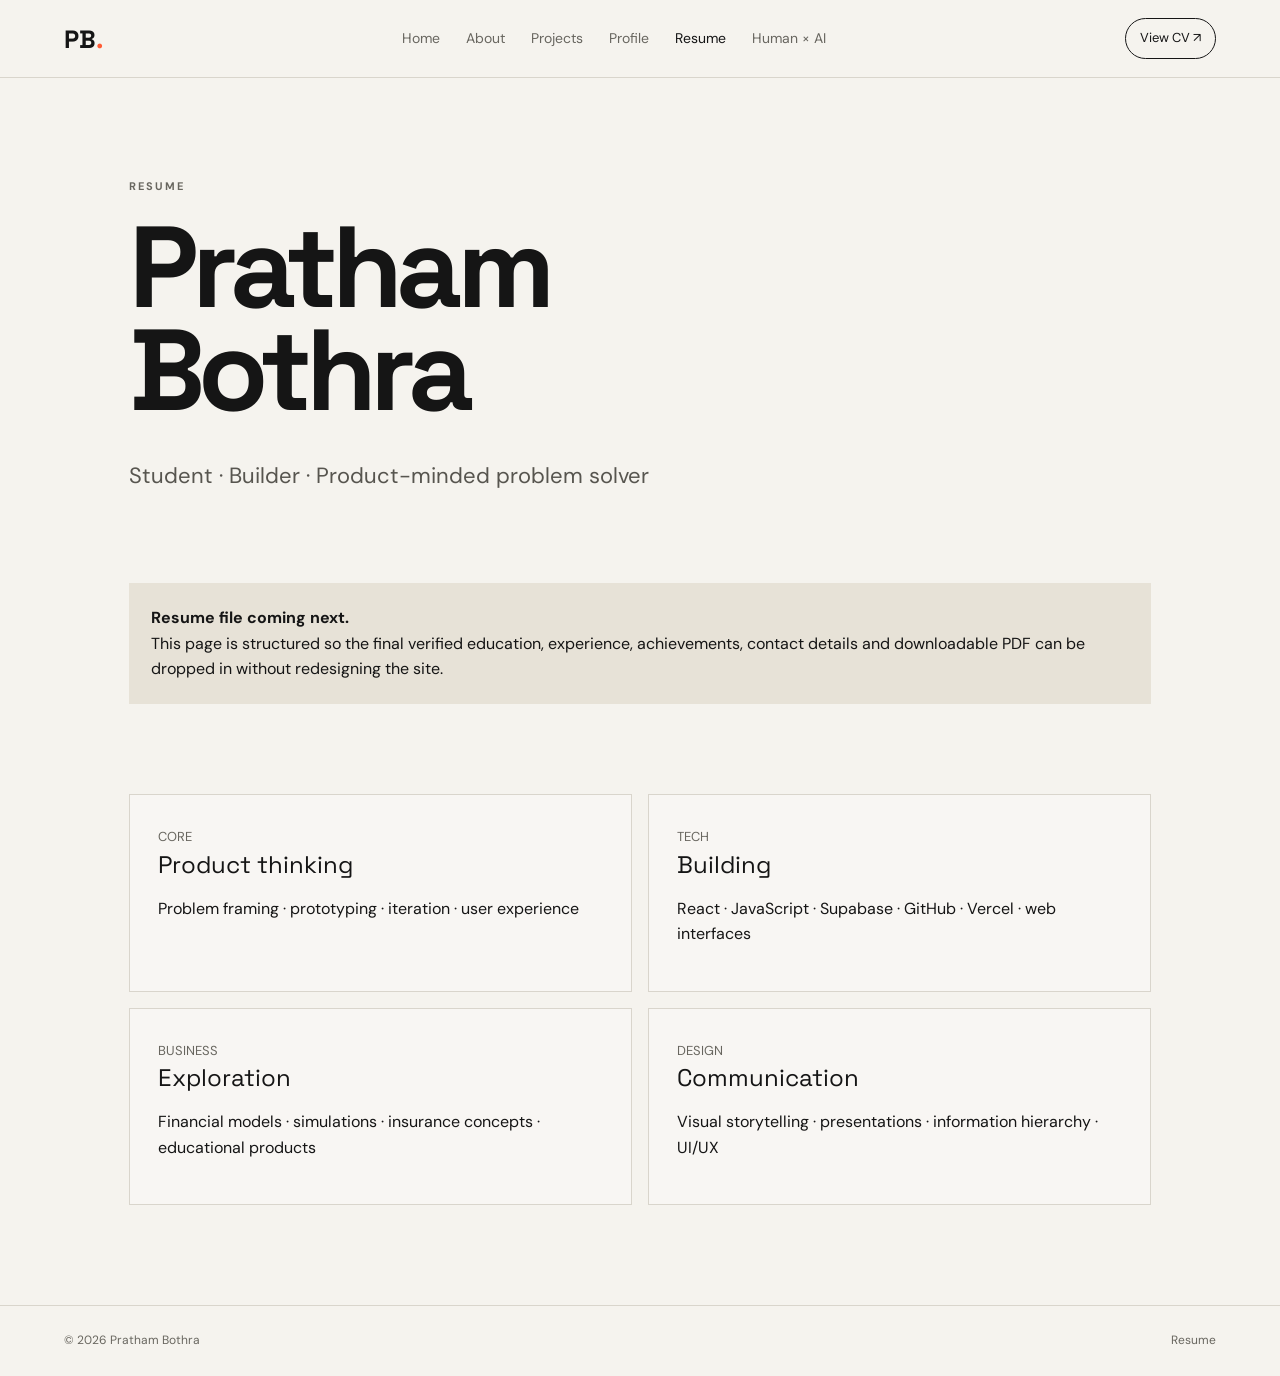
==== portfolio/resume.html @ 71222eab "Add resume page" ====
<!doctype html><html lang="en"><head><meta charset="UTF-8"><meta name="viewport" content="width=device-width,initial-scale=1"><title>Resume — Pratham Bothra</title><link rel="stylesheet" href="./styles.css"><link rel="preconnect" href="https://fonts.googleapis.com"><link href="https://fonts.googleapis.com/css2?family=DM+Sans:wght@400;500;600;700&family=Space+Grotesk:wght@500;600;700&display=swap" rel="stylesheet"></head><body><nav class="nav"><a class="brand" href="./index.html">PB<span>.</span></a><div class="links"><a href="./index.html">Home</a><a href="./about.html">About</a><a href="./projects.html">Projects</a><a href="./profile.html">Profile</a><a class="active" href="./resume.html">Resume</a><a href="./human.html">Human × AI</a></div><a class="nav-cta" href="./resume.html">View CV ↗</a></nav><main class="page"><p class="eyebrow">RESUME</p><h1>Pratham<br>Bothra</h1><p class="page-intro">Student · Builder · Product-minded problem solver</p><section class="section"><div class="notice"><strong>Resume file coming next.</strong><br>This page is structured so the final verified education, experience, achievements, contact details and downloadable PDF can be dropped in without redesigning the site.</div></section><section class="section cards"><article class="box"><span class="meta">CORE</span><h3>Product thinking</h3><p>Problem framing · prototyping · iteration · user experience</p></article><article class="box"><span class="meta">TECH</span><h3>Building</h3><p>React · JavaScript · Supabase · GitHub · Vercel · web interfaces</p></article><article class="box"><span class="meta">BUSINESS</span><h3>Exploration</h3><p>Financial models · simulations · insurance concepts · educational products</p></article><article class="box"><span class="meta">DESIGN</span><h3>Communication</h3><p>Visual storytelling · presentations · information hierarchy · UI/UX</p></article></section></main><footer><span>© 2026 Pratham Bothra</span><span>Resume</span></footer></body></html>
---- portfolio/styles.css ----
:root{--bg:#f5f3ee;--ink:#151515;--muted:#68665f;--line:#d9d5cc;--accent:#ff5c35;--card:#ebe8df}*{box-sizing:border-box}html{scroll-behavior:smooth}body{margin:0;background:var(--bg);color:var(--ink);font-family:'DM Sans',sans-serif;line-height:1.6}a{color:inherit;text-decoration:none}.nav{height:78px;border-bottom:1px solid var(--line);display:flex;align-items:center;justify-content:space-between;padding:0 5vw;position:sticky;top:0;background:#f5f3eef0;backdrop-filter:blur(14px);z-index:10}.brand{font:700 25px 'Space Grotesk'}.brand span{color:var(--accent)}.links{display:flex;gap:26px;font-size:14px;color:var(--muted)}.links a:hover,.links .active{color:var(--ink)}.nav-cta{border:1px solid var(--ink);padding:9px 14px;border-radius:999px;font-size:13px}.hero{min-height:calc(100vh - 78px);display:grid;grid-template-columns:1.35fr .65fr;gap:8vw;align-items:center;padding:8vw 10vw}.eyebrow{font-size:11px;font-weight:700;letter-spacing:.18em;color:var(--muted);margin:0 0 20px}.hero h1{font:700 clamp(70px,12vw,160px)/.82 'Space Grotesk';letter-spacing:-.07em;margin:0}.hero h1 em{font-style:normal;color:transparent;-webkit-text-stroke:2px var(--ink)}.lede{max-width:600px;font-size:20px;color:#4f4d47;margin:38px 0}.actions{display:flex;gap:12px}.button{display:inline-block;padding:13px 19px;border-radius:999px;font-weight:600;font-size:14px}.primary{background:var(--ink);color:#fff}.ghost{border:1px solid var(--line)}.hero-card{background:var(--card);min-height:460px;padding:28px;display:flex;flex-direction:column;justify-content:space-between;transform:rotate(2deg)}.card-top{display:flex;justify-content:space-between;font-size:11px;letter-spacing:.15em}.orb{width:180px;height:180px;border-radius:50%;margin:auto;background:conic-gradient(from 20deg,var(--accent),#f2a18e,var(--ink),var(--accent));box-shadow:20px 20px 0 #15151514}.hero-card p{font:600 27px/1.05 'Space Grotesk';margin:0}.hero-card small{color:var(--muted)}.strip{border-block:1px solid var(--line);display:flex;justify-content:space-around;padding:18px 5vw;font-size:11px;letter-spacing:.15em;color:var(--muted)}.intro{padding:120px 10vw}.intro h2{font:600 clamp(38px,5vw,72px)/1.05 'Space Grotesk';letter-spacing:-.04em;margin:0 0 60px}.intro h2 span{color:var(--muted)}.grid3{display:grid;grid-template-columns:repeat(3,1fr);gap:14px}.feature{min-height:260px;border-top:1px solid var(--ink);padding:25px;display:flex;flex-direction:column;gap:12px;transition:.25s}.feature:hover{background:var(--ink);color:#fff;transform:translateY(-5px)}.feature b{font:600 26px 'Space Grotesk'}.feature span{color:var(--muted);max-width:280px}.feature:hover span{color:#bbb}.feature strong{margin-top:auto;font-size:25px}footer{border-top:1px solid var(--line);display:flex;justify-content:space-between;padding:25px 5vw;font-size:12px;color:var(--muted)}.page{max-width:1150px;margin:auto;padding:100px 5vw}.page h1{font:700 clamp(55px,9vw,120px)/.9 'Space Grotesk';letter-spacing:-.06em;margin:0 0 35px}.page-intro{font-size:22px;max-width:760px;color:#57554f}.section{margin-top:90px}.section h2{font:600 34px 'Space Grotesk'}.cards{display:grid;grid-template-columns:repeat(2,1fr);gap:16px}.box{border:1px solid var(--line);padding:28px;background:#ffffff40}.box h3{font:24px 'Space Grotesk';margin:0 0 8px}.meta{color:var(--muted);font-size:13px}.tags{display:flex;gap:8px;flex-wrap:wrap;margin-top:18px}.tag{border:1px solid var(--line);border-radius:999px;padding:5px 9px;font-size:11px}.timeline{border-left:1px solid var(--ink);padding-left:28px}.timeline article{margin-bottom:55px;position:relative}.timeline article:before{content:'';position:absolute;left:-34px;top:8px;width:9px;height:9px;border-radius:50%;background:var(--accent)}.quote{font:600 30px/1.15 'Space Grotesk';border-left:4px solid var(--accent);padding-left:25px}.notice{padding:22px;background:#e7e2d7}.download{display:inline-block;background:var(--accent);color:#fff;padding:14px 20px;border-radius:999px;font-weight:700}@media(max-width:800px){.links{display:none}.hero{grid-template-columns:1fr;padding:70px 7vw}.hero-card{min-height:360px}.grid3,.cards{grid-template-columns:1fr}.intro,.page{padding:80px 7vw}.strip{overflow:auto;gap:40px;justify-content:flex-start}.hero h1{font-size:76px}footer{flex-direction:column;gap:8px}}
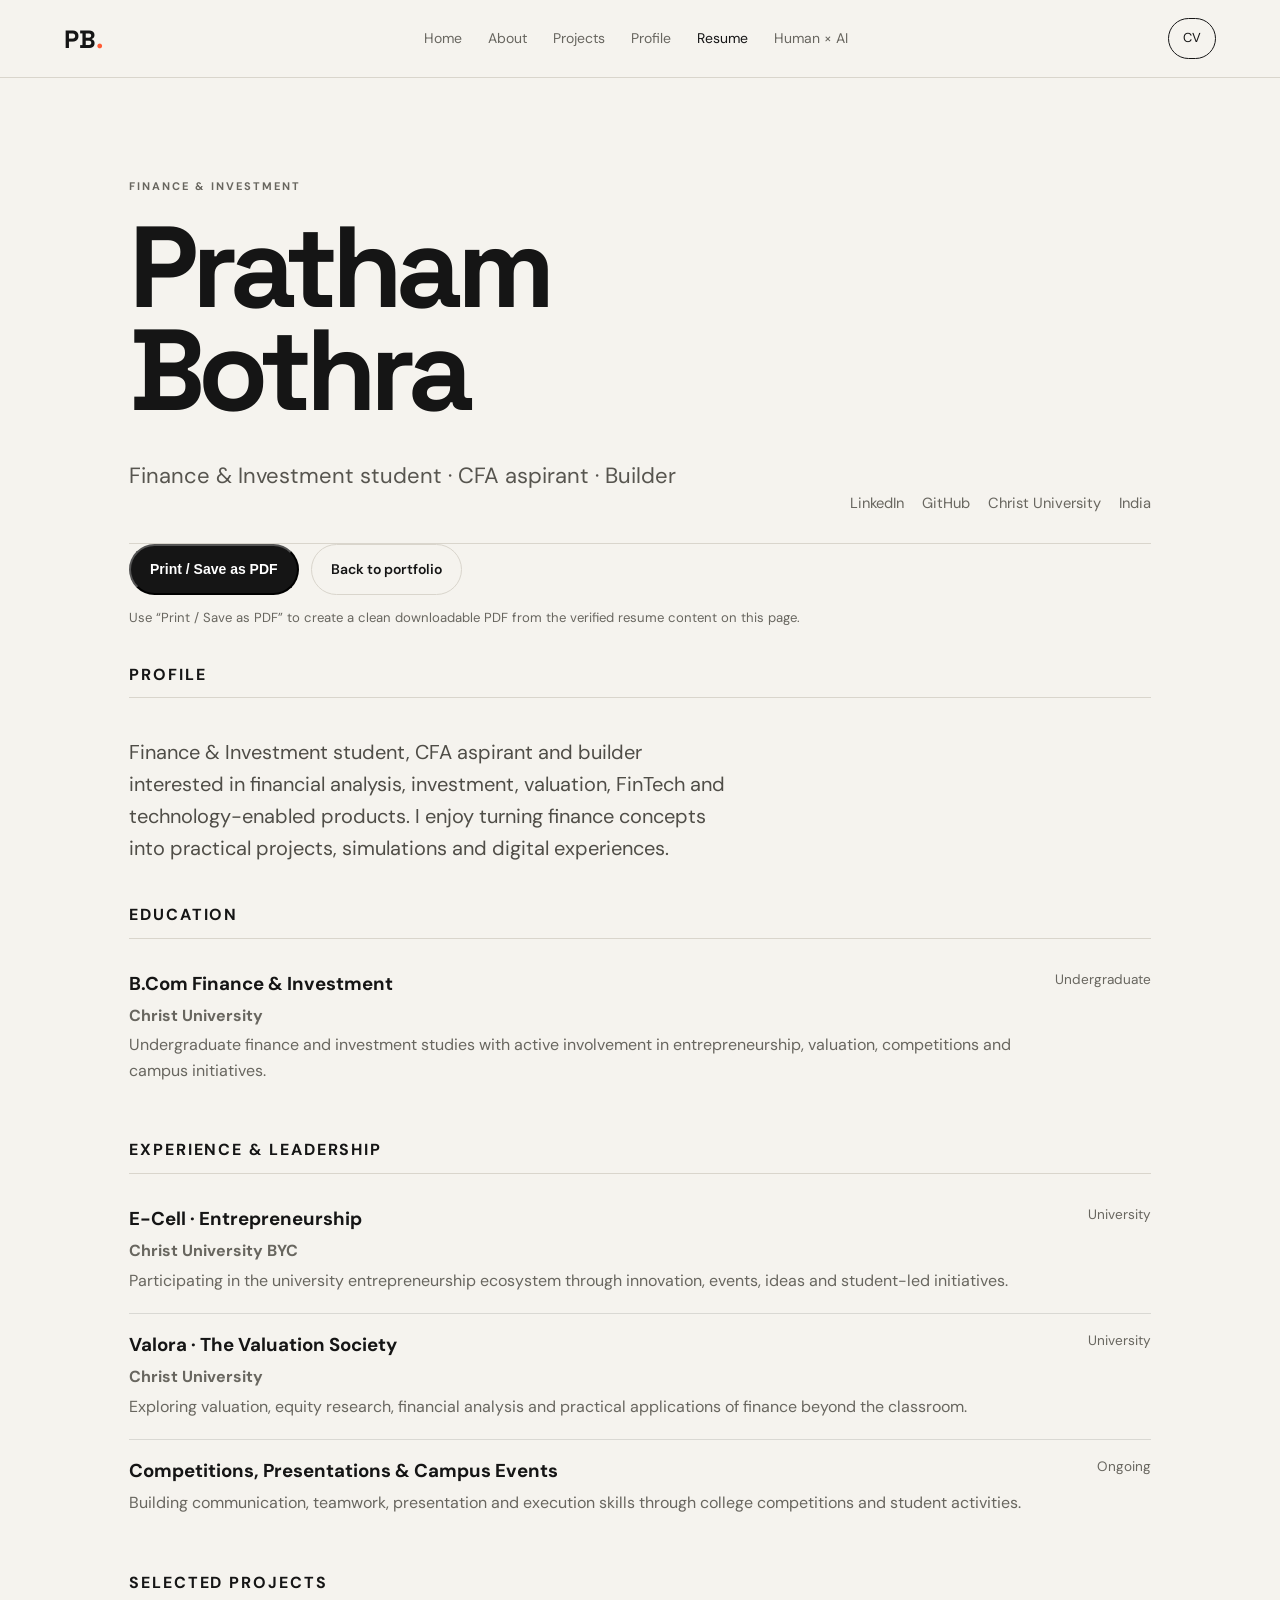
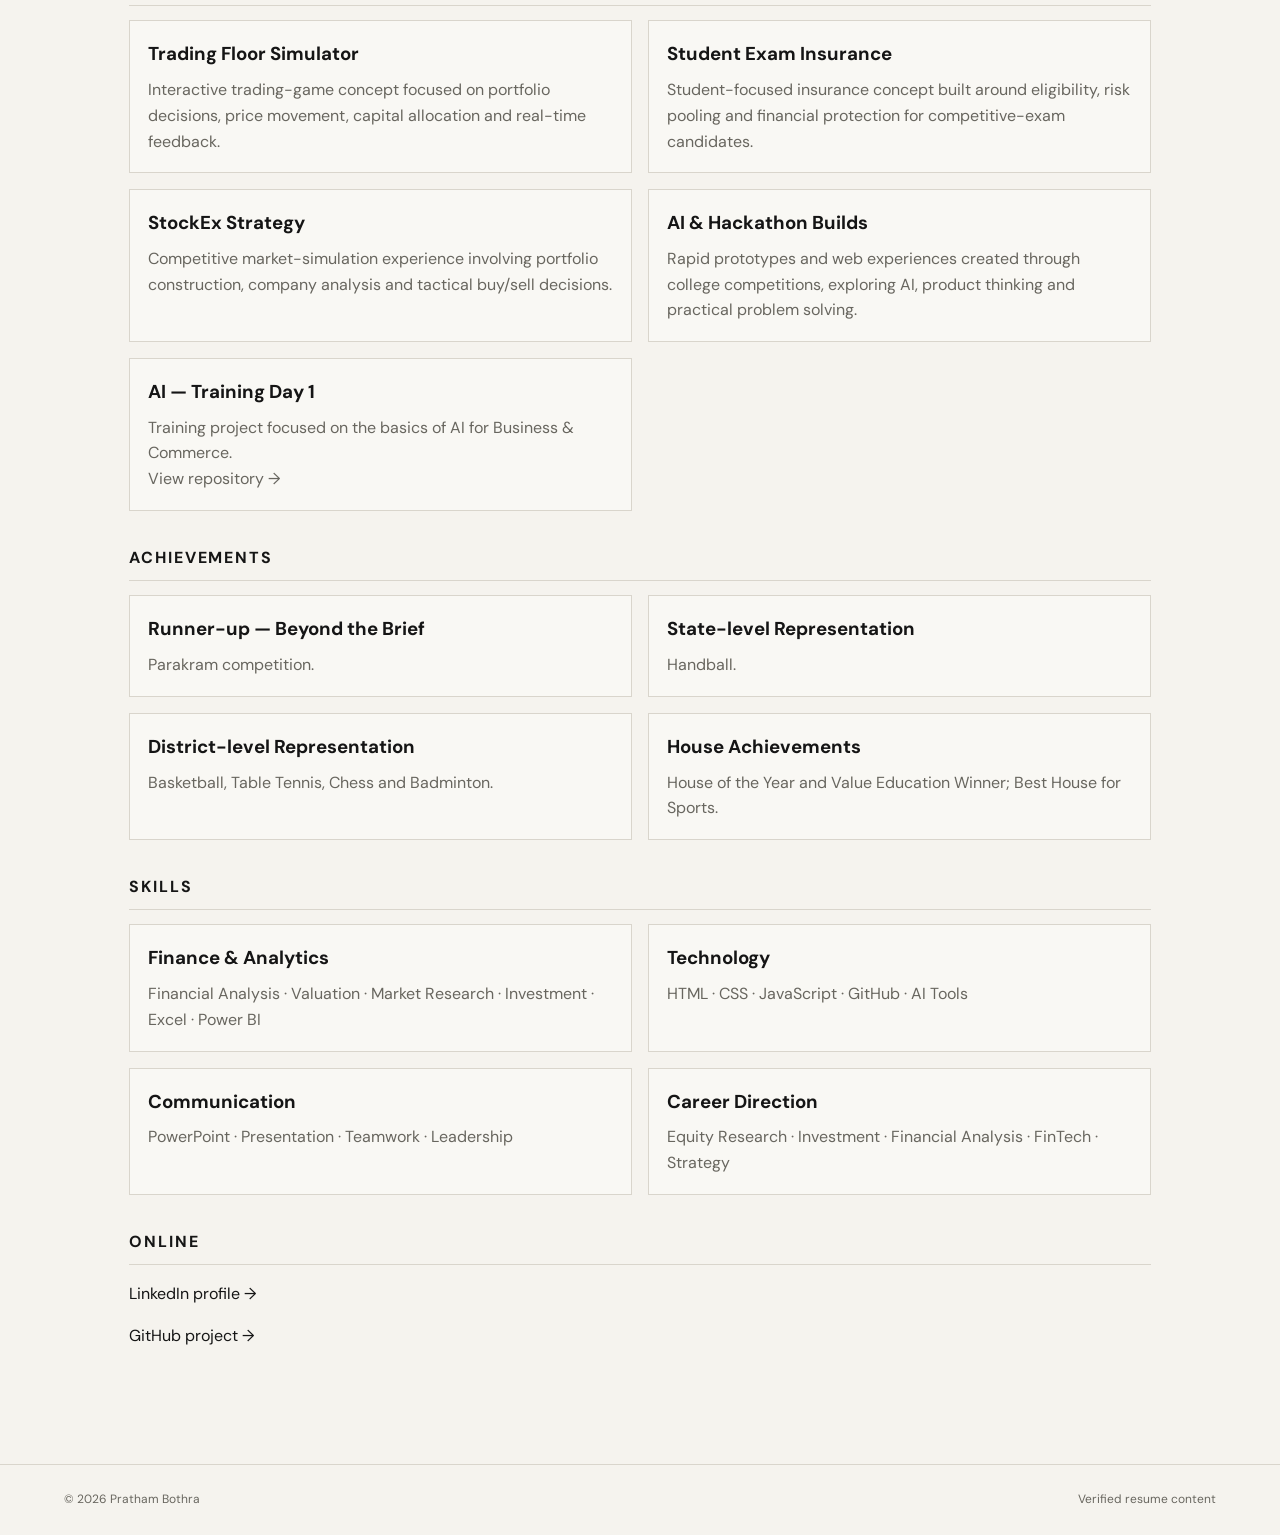
==== commit 66a2e73c: "Build verified resume page from uploaded ATS portfolio" ====
--- a/portfolio/resume.html
+++ b/portfolio/resume.html
@@ -1 +1,116 @@
-<!doctype html><html lang="en"><head><meta charset="UTF-8"><meta name="viewport" content="width=device-width,initial-scale=1"><title>Resume — Pratham Bothra</title><link rel="stylesheet" href="./styles.css"><link rel="preconnect" href="https://fonts.googleapis.com"><link href="https://fonts.googleapis.com/css2?family=DM+Sans:wght@400;500;600;700&family=Space+Grotesk:wght@500;600;700&display=swap" rel="stylesheet"></head><body><nav class="nav"><a class="brand" href="./index.html">PB<span>.</span></a><div class="links"><a href="./index.html">Home</a><a href="./about.html">About</a><a href="./projects.html">Projects</a><a href="./profile.html">Profile</a><a class="active" href="./resume.html">Resume</a><a href="./human.html">Human × AI</a></div><a class="nav-cta" href="./resume.html">View CV ↗</a></nav><main class="page"><p class="eyebrow">RESUME</p><h1>Pratham<br>Bothra</h1><p class="page-intro">Student · Builder · Product-minded problem solver</p><section class="section"><div class="notice"><strong>Resume file coming next.</strong><br>This page is structured so the final verified education, experience, achievements, contact details and downloadable PDF can be dropped in without redesigning the site.</div></section><section class="section cards"><article class="box"><span class="meta">CORE</span><h3>Product thinking</h3><p>Problem framing · prototyping · iteration · user experience</p></article><article class="box"><span class="meta">TECH</span><h3>Building</h3><p>React · JavaScript · Supabase · GitHub · Vercel · web interfaces</p></article><article class="box"><span class="meta">BUSINESS</span><h3>Exploration</h3><p>Financial models · simulations · insurance concepts · educational products</p></article><article class="box"><span class="meta">DESIGN</span><h3>Communication</h3><p>Visual storytelling · presentations · information hierarchy · UI/UX</p></article></section></main><footer><span>© 2026 Pratham Bothra</span><span>Resume</span></footer></body></html>+<!doctype html>
+<html lang="en">
+<head>
+  <meta charset="utf-8">
+  <meta name="viewport" content="width=device-width,initial-scale=1">
+  <meta name="description" content="Resume of Pratham Bothra — Finance & Investment student, builder and CFA aspirant.">
+  <title>Resume — Pratham Bothra</title>
+  <link rel="stylesheet" href="./styles.css">
+  <link rel="preconnect" href="https://fonts.googleapis.com">
+  <link rel="preconnect" href="https://fonts.gstatic.com" crossorigin>
+  <link href="https://fonts.googleapis.com/css2?family=DM+Sans:wght@400;500;600;700&family=Space+Grotesk:wght@500;600;700&display=swap" rel="stylesheet">
+  <style>
+    .resume-head{display:flex;justify-content:space-between;gap:28px;align-items:flex-end;border-bottom:1px solid var(--line);padding-bottom:28px}
+    .resume-contact{display:flex;flex-wrap:wrap;gap:10px 18px;color:var(--muted);font-size:.92rem;justify-content:flex-end;text-align:right}
+    .resume-contact a{text-decoration:none}.resume-contact a:hover{color:var(--ink)}
+    .resume-section{margin-top:34px}.resume-section h2{font-size:1rem;letter-spacing:.12em;text-transform:uppercase;margin:0 0 14px;padding-bottom:10px;border-bottom:1px solid var(--line)}
+    .resume-item{display:grid;grid-template-columns:1fr auto;gap:12px 24px;padding:16px 0;border-bottom:1px solid rgba(20,20,20,.12)}
+    .resume-item:last-child{border-bottom:0}.resume-item h3{margin:0 0 4px}.resume-item p{margin:4px 0;color:var(--muted)}.resume-date{font-size:.85rem;color:var(--muted);text-align:right;white-space:nowrap}
+    .resume-grid{display:grid;grid-template-columns:repeat(2,minmax(0,1fr));gap:16px}.resume-box{border:1px solid var(--line);padding:18px;background:rgba(255,255,255,.35)}
+    .resume-box h3{margin:0 0 8px}.resume-box p{margin:0;color:var(--muted)}
+    .print-note{font-size:.82rem;color:var(--muted);margin-top:12px}
+    @media(max-width:700px){.resume-head{display:block}.resume-contact{justify-content:flex-start;text-align:left;margin-top:16px}.resume-item{grid-template-columns:1fr}.resume-date{text-align:left}.resume-grid{grid-template-columns:1fr}}
+    @media print{.nav,.print-actions,.print-note,footer{display:none!important}.page{padding-top:24px}.resume-head{border-bottom:1px solid #999}.resume-section{margin-top:22px}.resume-item{padding:10px 0}.resume-grid{gap:10px}.resume-box{break-inside:avoid}}
+  </style>
+</head>
+<body>
+  <nav class="nav">
+    <a class="brand" href="./index.html">PB<span>.</span></a>
+    <div class="links">
+      <a href="./index.html">Home</a><a href="./about.html">About</a><a href="./projects.html">Projects</a><a href="./profile.html">Profile</a><a class="active" href="./resume.html">Resume</a><a href="./human.html">Human × AI</a>
+    </div>
+    <a class="nav-cta" href="#resume">CV</a>
+  </nav>
+
+  <main id="resume" class="page">
+    <div class="resume-head">
+      <div>
+        <p class="eyebrow">FINANCE & INVESTMENT</p>
+        <h1>Pratham<br>Bothra</h1>
+        <p class="page-intro">Finance & Investment student · CFA aspirant · Builder</p>
+      </div>
+      <div class="resume-contact" aria-label="Contact links">
+        <a href="https://www.linkedin.com/in/pratham-bothra-a7778a415/" target="_blank" rel="noopener">LinkedIn</a>
+        <a href="https://github.com/pratham0512/AI---Training-Day-1-" target="_blank" rel="noopener">GitHub</a>
+        <span>Christ University</span>
+        <span>India</span>
+      </div>
+    </div>
+
+    <div class="print-actions actions">
+      <button class="button primary" type="button" onclick="window.print()">Print / Save as PDF</button>
+      <a class="button ghost" href="./index.html">Back to portfolio</a>
+    </div>
+    <p class="print-note">Use “Print / Save as PDF” to create a clean downloadable PDF from the verified resume content on this page.</p>
+
+    <section class="resume-section">
+      <h2>Profile</h2>
+      <p class="lede">Finance & Investment student, CFA aspirant and builder interested in financial analysis, investment, valuation, FinTech and technology-enabled products. I enjoy turning finance concepts into practical projects, simulations and digital experiences.</p>
+    </section>
+
+    <section class="resume-section">
+      <h2>Education</h2>
+      <article class="resume-item">
+        <div><h3>B.Com Finance & Investment</h3><p><strong>Christ University</strong></p><p>Undergraduate finance and investment studies with active involvement in entrepreneurship, valuation, competitions and campus initiatives.</p></div>
+        <div class="resume-date">Undergraduate</div>
+      </article>
+    </section>
+
+    <section class="resume-section">
+      <h2>Experience & Leadership</h2>
+      <article class="resume-item"><div><h3>E-Cell · Entrepreneurship</h3><p><strong>Christ University BYC</strong></p><p>Participating in the university entrepreneurship ecosystem through innovation, events, ideas and student-led initiatives.</p></div><div class="resume-date">University</div></article>
+      <article class="resume-item"><div><h3>Valora · The Valuation Society</h3><p><strong>Christ University</strong></p><p>Exploring valuation, equity research, financial analysis and practical applications of finance beyond the classroom.</p></div><div class="resume-date">University</div></article>
+      <article class="resume-item"><div><h3>Competitions, Presentations & Campus Events</h3><p>Building communication, teamwork, presentation and execution skills through college competitions and student activities.</p></div><div class="resume-date">Ongoing</div></article>
+    </section>
+
+    <section class="resume-section">
+      <h2>Selected Projects</h2>
+      <div class="resume-grid">
+        <article class="resume-box"><h3>Trading Floor Simulator</h3><p>Interactive trading-game concept focused on portfolio decisions, price movement, capital allocation and real-time feedback.</p></article>
+        <article class="resume-box"><h3>Student Exam Insurance</h3><p>Student-focused insurance concept built around eligibility, risk pooling and financial protection for competitive-exam candidates.</p></article>
+        <article class="resume-box"><h3>StockEx Strategy</h3><p>Competitive market-simulation experience involving portfolio construction, company analysis and tactical buy/sell decisions.</p></article>
+        <article class="resume-box"><h3>AI & Hackathon Builds</h3><p>Rapid prototypes and web experiences created through college competitions, exploring AI, product thinking and practical problem solving.</p></article>
+        <article class="resume-box"><h3>AI — Training Day 1</h3><p>Training project focused on the basics of AI for Business & Commerce.</p><p><a href="https://github.com/pratham0512/AI---Training-Day-1-" target="_blank" rel="noopener">View repository →</a></p></article>
+      </div>
+    </section>
+
+    <section class="resume-section">
+      <h2>Achievements</h2>
+      <div class="resume-grid">
+        <article class="resume-box"><h3>Runner-up — Beyond the Brief</h3><p>Parakram competition.</p></article>
+        <article class="resume-box"><h3>State-level Representation</h3><p>Handball.</p></article>
+        <article class="resume-box"><h3>District-level Representation</h3><p>Basketball, Table Tennis, Chess and Badminton.</p></article>
+        <article class="resume-box"><h3>House Achievements</h3><p>House of the Year and Value Education Winner; Best House for Sports.</p></article>
+      </div>
+    </section>
+
+    <section class="resume-section">
+      <h2>Skills</h2>
+      <div class="resume-grid">
+        <article class="resume-box"><h3>Finance & Analytics</h3><p>Financial Analysis · Valuation · Market Research · Investment · Excel · Power BI</p></article>
+        <article class="resume-box"><h3>Technology</h3><p>HTML · CSS · JavaScript · GitHub · AI Tools</p></article>
+        <article class="resume-box"><h3>Communication</h3><p>PowerPoint · Presentation · Teamwork · Leadership</p></article>
+        <article class="resume-box"><h3>Career Direction</h3><p>Equity Research · Investment · Financial Analysis · FinTech · Strategy</p></article>
+      </div>
+    </section>
+
+    <section class="resume-section">
+      <h2>Online</h2>
+      <p><a href="https://www.linkedin.com/in/pratham-bothra-a7778a415/" target="_blank" rel="noopener">LinkedIn profile →</a></p>
+      <p><a href="https://github.com/pratham0512/AI---Training-Day-1-" target="_blank" rel="noopener">GitHub project →</a></p>
+    </section>
+  </main>
+
+  <footer><span>© 2026 Pratham Bothra</span><span>Verified resume content</span></footer>
+</body>
+</html>
